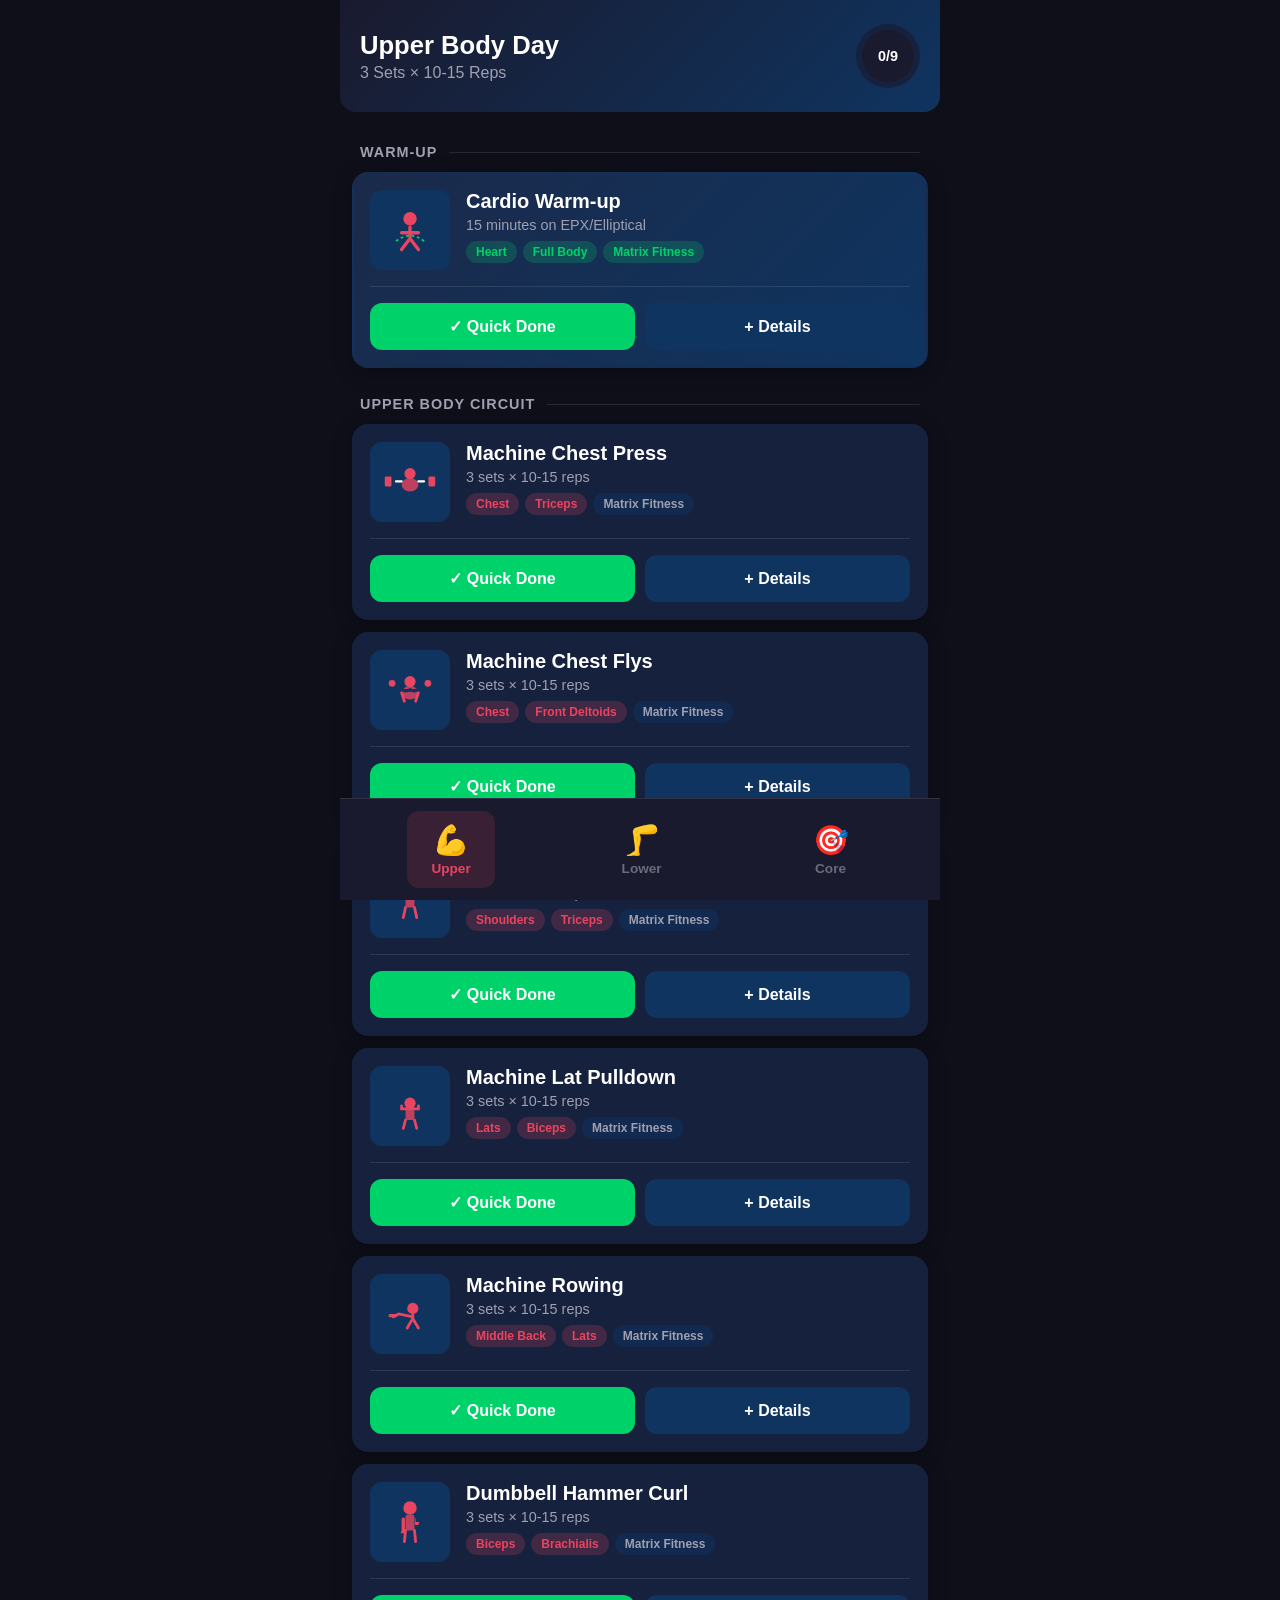
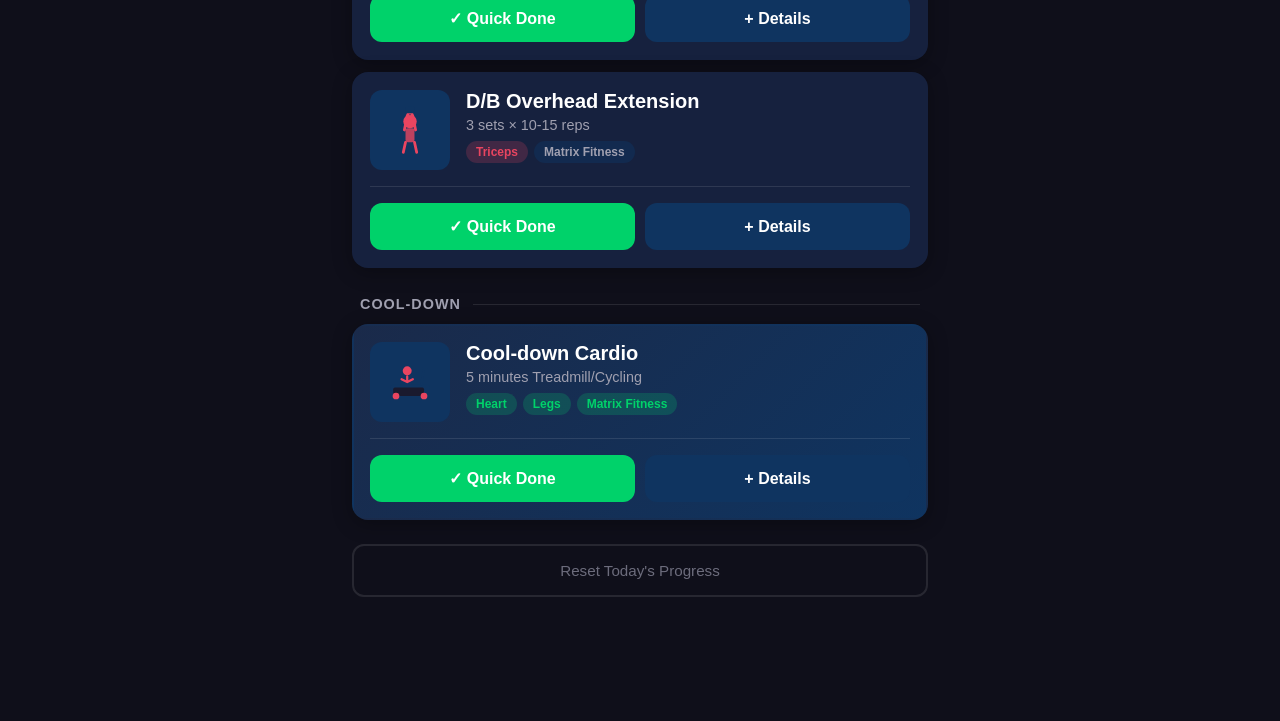
==== index.html @ fb88c18b "Add gym workout tracking app with Upper, Lower, and Core day routines - Mobile-first responsive desi" ====
<!DOCTYPE html>
<html lang="en">
<head>
    <meta charset="UTF-8">
    <meta name="viewport" content="width=device-width, initial-scale=1.0, user-scalable=no">
    <meta name="apple-mobile-web-app-capable" content="yes">
    <meta name="apple-mobile-web-app-status-bar-style" content="black-translucent">
    <meta name="theme-color" content="#1a1a2e">
    <title>Gym Tracker - SAI</title>
    <link rel="stylesheet" href="styles.css">
    <link rel="manifest" href="manifest.json">
</head>
<body>
    <div class="app">
        <!-- Navigation Tabs -->
        <nav class="tab-nav">
            <button class="tab-btn active" data-day="upper">
                <span class="tab-icon">💪</span>
                <span class="tab-label">Upper</span>
            </button>
            <button class="tab-btn" data-day="lower">
                <span class="tab-icon">🦵</span>
                <span class="tab-label">Lower</span>
            </button>
            <button class="tab-btn" data-day="core">
                <span class="tab-icon">🎯</span>
                <span class="tab-label">Core</span>
            </button>
        </nav>

        <!-- Header -->
        <header class="header">
            <div class="header-content">
                <h1 class="day-title">Upper Body Day</h1>
                <p class="day-subtitle">3 Sets × 10-15 Reps</p>
            </div>
            <div class="progress-ring">
                <span class="progress-text">0/9</span>
            </div>
        </header>

        <!-- Workout Pages -->
        <main class="workout-container">
            <!-- Upper Body Page -->
            <section class="workout-page active" id="upper-page">
                <!-- Workouts will be injected here -->
            </section>

            <!-- Lower Body Page -->
            <section class="workout-page" id="lower-page">
                <!-- Workouts will be injected here -->
            </section>

            <!-- Core Page -->
            <section class="workout-page" id="core-page">
                <!-- Workouts will be injected here -->
            </section>
        </main>

        <!-- Reset Button -->
        <button class="reset-btn" id="reset-day">
            Reset Today's Progress
        </button>
    </div>

    <!-- Workout Detail Modal -->
    <div class="modal" id="workout-modal">
        <div class="modal-content">
            <div class="modal-header">
                <h2 class="modal-title">Exercise Name</h2>
                <button class="modal-close">&times;</button>
            </div>
            <div class="modal-body">
                <div class="modal-illustration"></div>
                <div class="modal-info">
                    <div class="info-section">
                        <h3>How to Perform</h3>
                        <p class="modal-description"></p>
                    </div>
                    <div class="info-section">
                        <h3>Target Muscles</h3>
                        <div class="muscle-tags"></div>
                    </div>
                    <div class="info-section equipment-section">
                        <h3>Equipment</h3>
                        <div class="equipment-info"></div>
                    </div>
                </div>
            </div>
            <div class="modal-tracking">
                <h3>Track Your Sets</h3>
                <div class="sets-container">
                    <div class="set-input">
                        <label>Set 1</label>
                        <input type="number" class="reps-input" data-set="1" placeholder="Reps" min="0" max="50">
                    </div>
                    <div class="set-input">
                        <label>Set 2</label>
                        <input type="number" class="reps-input" data-set="2" placeholder="Reps" min="0" max="50">
                    </div>
                    <div class="set-input">
                        <label>Set 3</label>
                        <input type="number" class="reps-input" data-set="3" placeholder="Reps" min="0" max="50">
                    </div>
                </div>
                <div class="comment-section">
                    <label>Notes (optional)</label>
                    <textarea class="comment-input" placeholder="How did it feel? Any adjustments?"></textarea>
                </div>
            </div>
            <div class="modal-actions">
                <button class="btn btn-secondary" id="modal-cancel">Cancel</button>
                <button class="btn btn-primary" id="modal-save">Save & Complete</button>
            </div>
        </div>
    </div>

    <script src="workouts.js"></script>
    <script src="app.js"></script>
</body>
</html>
---- styles.css ----
/* CSS Variables */
:root {
    --bg-primary: #0f0f1a;
    --bg-secondary: #1a1a2e;
    --bg-card: #16213e;
    --bg-card-done: #1a3d2e;
    --accent-primary: #e94560;
    --accent-secondary: #0f3460;
    --accent-success: #00d26a;
    --text-primary: #ffffff;
    --text-secondary: #a0a0b0;
    --text-muted: #6c6c7c;
    --border-radius: 16px;
    --shadow: 0 4px 20px rgba(0, 0, 0, 0.3);
    --transition: all 0.3s ease;
}

/* Reset & Base */
* {
    margin: 0;
    padding: 0;
    box-sizing: border-box;
    -webkit-tap-highlight-color: transparent;
}

html {
    font-size: 16px;
    scroll-behavior: smooth;
}

body {
    font-family: -apple-system, BlinkMacSystemFont, 'Segoe UI', Roboto, Oxygen, Ubuntu, sans-serif;
    background: var(--bg-primary);
    color: var(--text-primary);
    min-height: 100vh;
    min-height: -webkit-fill-available;
    overflow-x: hidden;
}

/* App Container */
.app {
    max-width: 600px;
    margin: 0 auto;
    padding-bottom: 100px;
}

/* Tab Navigation */
.tab-nav {
    position: fixed;
    bottom: 0;
    left: 0;
    right: 0;
    display: flex;
    justify-content: space-around;
    background: var(--bg-secondary);
    padding: 12px 16px 28px;
    border-top: 1px solid rgba(255, 255, 255, 0.1);
    z-index: 100;
    max-width: 600px;
    margin: 0 auto;
}

@supports (padding-bottom: env(safe-area-inset-bottom)) {
    .tab-nav {
        padding-bottom: calc(12px + env(safe-area-inset-bottom));
    }
}

.tab-btn {
    display: flex;
    flex-direction: column;
    align-items: center;
    gap: 4px;
    background: none;
    border: none;
    color: var(--text-muted);
    padding: 12px 24px;
    border-radius: 12px;
    cursor: pointer;
    transition: var(--transition);
    min-width: 80px;
    font-size: 1rem;
}

.tab-btn.active {
    color: var(--accent-primary);
    background: rgba(233, 69, 96, 0.15);
}

.tab-icon {
    font-size: 1.8rem;
}

.tab-label {
    font-size: 0.85rem;
    font-weight: 600;
}

/* Header */
.header {
    display: flex;
    justify-content: space-between;
    align-items: center;
    padding: 24px 20px;
    background: linear-gradient(135deg, var(--bg-secondary) 0%, var(--accent-secondary) 100%);
    border-radius: 0 0 var(--border-radius) var(--border-radius);
    margin-bottom: 16px;
}

.day-title {
    font-size: 1.6rem;
    font-weight: 700;
    margin-bottom: 4px;
}

.day-subtitle {
    color: var(--text-secondary);
    font-size: 1rem;
}

.progress-ring {
    width: 64px;
    height: 64px;
    border-radius: 50%;
    background: conic-gradient(var(--accent-success) var(--progress, 0%), var(--bg-card) 0%);
    display: flex;
    align-items: center;
    justify-content: center;
    position: relative;
}

.progress-ring::before {
    content: '';
    position: absolute;
    width: 52px;
    height: 52px;
    background: var(--bg-secondary);
    border-radius: 50%;
}

.progress-text {
    position: relative;
    z-index: 1;
    font-weight: 700;
    font-size: 0.9rem;
}

/* Workout Container */
.workout-container {
    padding: 0 12px;
}

.workout-page {
    display: none;
}

.workout-page.active {
    display: block;
}

/* Section Headers */
.section-header {
    display: flex;
    align-items: center;
    gap: 12px;
    padding: 16px 8px 12px;
    color: var(--text-secondary);
    font-size: 0.9rem;
    font-weight: 600;
    text-transform: uppercase;
    letter-spacing: 1px;
}

.section-header::after {
    content: '';
    flex: 1;
    height: 1px;
    background: rgba(255, 255, 255, 0.1);
}

/* Workout Card */
.workout-card {
    background: var(--bg-card);
    border-radius: var(--border-radius);
    padding: 16px;
    margin-bottom: 12px;
    box-shadow: var(--shadow);
    transition: var(--transition);
    border: 2px solid transparent;
    position: relative;
    overflow: hidden;
}

.workout-card.completed {
    background: var(--bg-card-done);
    border-color: var(--accent-success);
}

.workout-card.completed::before {
    content: '✓';
    position: absolute;
    top: 12px;
    right: 12px;
    width: 32px;
    height: 32px;
    background: var(--accent-success);
    border-radius: 50%;
    display: flex;
    align-items: center;
    justify-content: center;
    font-size: 1.2rem;
    font-weight: bold;
}

.card-main {
    display: flex;
    gap: 16px;
    align-items: flex-start;
}

.card-illustration {
    width: 72px;
    height: 72px;
    background: var(--accent-secondary);
    border-radius: 12px;
    flex-shrink: 0;
    display: flex;
    align-items: center;
    justify-content: center;
    overflow: hidden;
}

.card-illustration svg {
    width: 56px;
    height: 56px;
}

.card-content {
    flex: 1;
    min-width: 0;
}

.card-title {
    font-size: 1.15rem;
    font-weight: 700;
    margin-bottom: 4px;
    padding-right: 40px;
}

.card-subtitle {
    color: var(--text-secondary);
    font-size: 0.9rem;
    margin-bottom: 8px;
}

.card-tags {
    display: flex;
    flex-wrap: wrap;
    gap: 6px;
}

.tag {
    background: rgba(233, 69, 96, 0.2);
    color: var(--accent-primary);
    padding: 4px 10px;
    border-radius: 20px;
    font-size: 0.75rem;
    font-weight: 600;
}

.tag.equipment {
    background: rgba(15, 52, 96, 0.5);
    color: var(--text-secondary);
}

/* Card Actions */
.card-actions {
    display: flex;
    gap: 10px;
    margin-top: 16px;
    padding-top: 16px;
    border-top: 1px solid rgba(255, 255, 255, 0.1);
}

.btn {
    flex: 1;
    padding: 14px 20px;
    border: none;
    border-radius: 12px;
    font-size: 1rem;
    font-weight: 600;
    cursor: pointer;
    transition: var(--transition);
    display: flex;
    align-items: center;
    justify-content: center;
    gap: 8px;
}

.btn-quick {
    background: var(--accent-success);
    color: white;
}

.btn-quick:active {
    transform: scale(0.97);
    background: #00b85c;
}

.btn-details {
    background: var(--accent-secondary);
    color: var(--text-primary);
}

.btn-details:active {
    transform: scale(0.97);
}

.btn-undo {
    background: rgba(255, 255, 255, 0.1);
    color: var(--text-secondary);
}

/* Completed Card Info */
.completed-info {
    margin-top: 12px;
    padding: 12px;
    background: rgba(0, 210, 106, 0.1);
    border-radius: 10px;
    font-size: 0.85rem;
}

.completed-sets {
    display: flex;
    gap: 16px;
    margin-bottom: 8px;
}

.completed-set {
    color: var(--text-secondary);
}

.completed-set span {
    color: var(--accent-success);
    font-weight: 700;
}

.completed-comment {
    color: var(--text-muted);
    font-style: italic;
    margin-top: 8px;
    padding-top: 8px;
    border-top: 1px solid rgba(255, 255, 255, 0.1);
}

/* Modal */
.modal {
    position: fixed;
    top: 0;
    left: 0;
    right: 0;
    bottom: 0;
    background: rgba(0, 0, 0, 0.8);
    display: none;
    align-items: flex-end;
    justify-content: center;
    z-index: 200;
    padding: 0;
}

.modal.active {
    display: flex;
}

.modal-content {
    background: var(--bg-secondary);
    width: 100%;
    max-width: 600px;
    max-height: 90vh;
    border-radius: 24px 24px 0 0;
    overflow: hidden;
    display: flex;
    flex-direction: column;
    animation: slideUp 0.3s ease;
}

@keyframes slideUp {
    from {
        transform: translateY(100%);
    }
    to {
        transform: translateY(0);
    }
}

.modal-header {
    display: flex;
    justify-content: space-between;
    align-items: center;
    padding: 20px;
    border-bottom: 1px solid rgba(255, 255, 255, 0.1);
}

.modal-title {
    font-size: 1.3rem;
    font-weight: 700;
}

.modal-close {
    background: rgba(255, 255, 255, 0.1);
    border: none;
    color: var(--text-primary);
    width: 40px;
    height: 40px;
    border-radius: 50%;
    font-size: 1.5rem;
    cursor: pointer;
    display: flex;
    align-items: center;
    justify-content: center;
}

.modal-body {
    padding: 20px;
    overflow-y: auto;
    flex: 1;
}

.modal-illustration {
    width: 100%;
    height: 160px;
    background: var(--bg-card);
    border-radius: var(--border-radius);
    margin-bottom: 20px;
    display: flex;
    align-items: center;
    justify-content: center;
}

.modal-illustration svg {
    width: 120px;
    height: 120px;
}

.info-section {
    margin-bottom: 20px;
}

.info-section h3 {
    font-size: 0.9rem;
    color: var(--text-muted);
    text-transform: uppercase;
    letter-spacing: 1px;
    margin-bottom: 8px;
}

.modal-description {
    color: var(--text-secondary);
    line-height: 1.6;
    font-size: 1rem;
}

.muscle-tags {
    display: flex;
    flex-wrap: wrap;
    gap: 8px;
}

.muscle-tag {
    background: var(--accent-primary);
    color: white;
    padding: 8px 16px;
    border-radius: 20px;
    font-size: 0.85rem;
    font-weight: 600;
}

.equipment-info {
    background: var(--bg-card);
    padding: 16px;
    border-radius: 12px;
}

.equipment-name {
    font-weight: 700;
    font-size: 1.1rem;
    margin-bottom: 4px;
}

.equipment-brand {
    color: var(--accent-primary);
    font-size: 0.85rem;
    margin-bottom: 8px;
}

.equipment-desc {
    color: var(--text-secondary);
    font-size: 0.9rem;
    line-height: 1.5;
}

.equipment-section {
    display: none;
}

.equipment-section.visible {
    display: block;
}

/* Modal Tracking */
.modal-tracking {
    padding: 20px;
    background: var(--bg-card);
    border-top: 1px solid rgba(255, 255, 255, 0.1);
}

.modal-tracking h3 {
    font-size: 1rem;
    margin-bottom: 16px;
}

.sets-container {
    display: flex;
    gap: 12px;
    margin-bottom: 16px;
}

.set-input {
    flex: 1;
    text-align: center;
}

.set-input label {
    display: block;
    font-size: 0.8rem;
    color: var(--text-muted);
    margin-bottom: 8px;
}

.reps-input {
    width: 100%;
    padding: 16px;
    background: var(--bg-secondary);
    border: 2px solid rgba(255, 255, 255, 0.1);
    border-radius: 12px;
    color: var(--text-primary);
    font-size: 1.3rem;
    font-weight: 700;
    text-align: center;
    -moz-appearance: textfield;
}

.reps-input::-webkit-outer-spin-button,
.reps-input::-webkit-inner-spin-button {
    -webkit-appearance: none;
    margin: 0;
}

.reps-input:focus {
    outline: none;
    border-color: var(--accent-primary);
}

.comment-section label {
    display: block;
    font-size: 0.85rem;
    color: var(--text-muted);
    margin-bottom: 8px;
}

.comment-input {
    width: 100%;
    padding: 14px;
    background: var(--bg-secondary);
    border: 2px solid rgba(255, 255, 255, 0.1);
    border-radius: 12px;
    color: var(--text-primary);
    font-size: 1rem;
    resize: none;
    min-height: 80px;
    font-family: inherit;
}

.comment-input:focus {
    outline: none;
    border-color: var(--accent-primary);
}

/* Modal Actions */
.modal-actions {
    display: flex;
    gap: 12px;
    padding: 20px;
    background: var(--bg-secondary);
    border-top: 1px solid rgba(255, 255, 255, 0.1);
}

.btn-secondary {
    background: rgba(255, 255, 255, 0.1);
    color: var(--text-primary);
}

.btn-primary {
    background: var(--accent-success);
    color: white;
}

.btn-primary:active,
.btn-secondary:active {
    transform: scale(0.97);
}

/* Reset Button */
.reset-btn {
    display: block;
    width: calc(100% - 24px);
    margin: 24px 12px;
    padding: 16px;
    background: transparent;
    border: 2px solid rgba(255, 255, 255, 0.1);
    border-radius: 12px;
    color: var(--text-muted);
    font-size: 0.95rem;
    cursor: pointer;
    transition: var(--transition);
}

.reset-btn:active {
    background: rgba(233, 69, 96, 0.2);
    border-color: var(--accent-primary);
    color: var(--accent-primary);
}

/* Cardio Card Special */
.workout-card.cardio {
    background: linear-gradient(135deg, #1a2a4a 0%, #0f3460 100%);
}

.workout-card.cardio .tag {
    background: rgba(0, 210, 106, 0.2);
    color: var(--accent-success);
}

/* Scrollbar */
::-webkit-scrollbar {
    width: 4px;
}

::-webkit-scrollbar-track {
    background: transparent;
}

::-webkit-scrollbar-thumb {
    background: var(--accent-secondary);
    border-radius: 4px;
}

/* Responsive adjustments */
@media (min-width: 400px) {
    .card-illustration {
        width: 80px;
        height: 80px;
    }

    .card-title {
        font-size: 1.25rem;
    }
}

@media (prefers-reduced-motion: reduce) {
    * {
        animation: none !important;
        transition: none !important;
    }
}
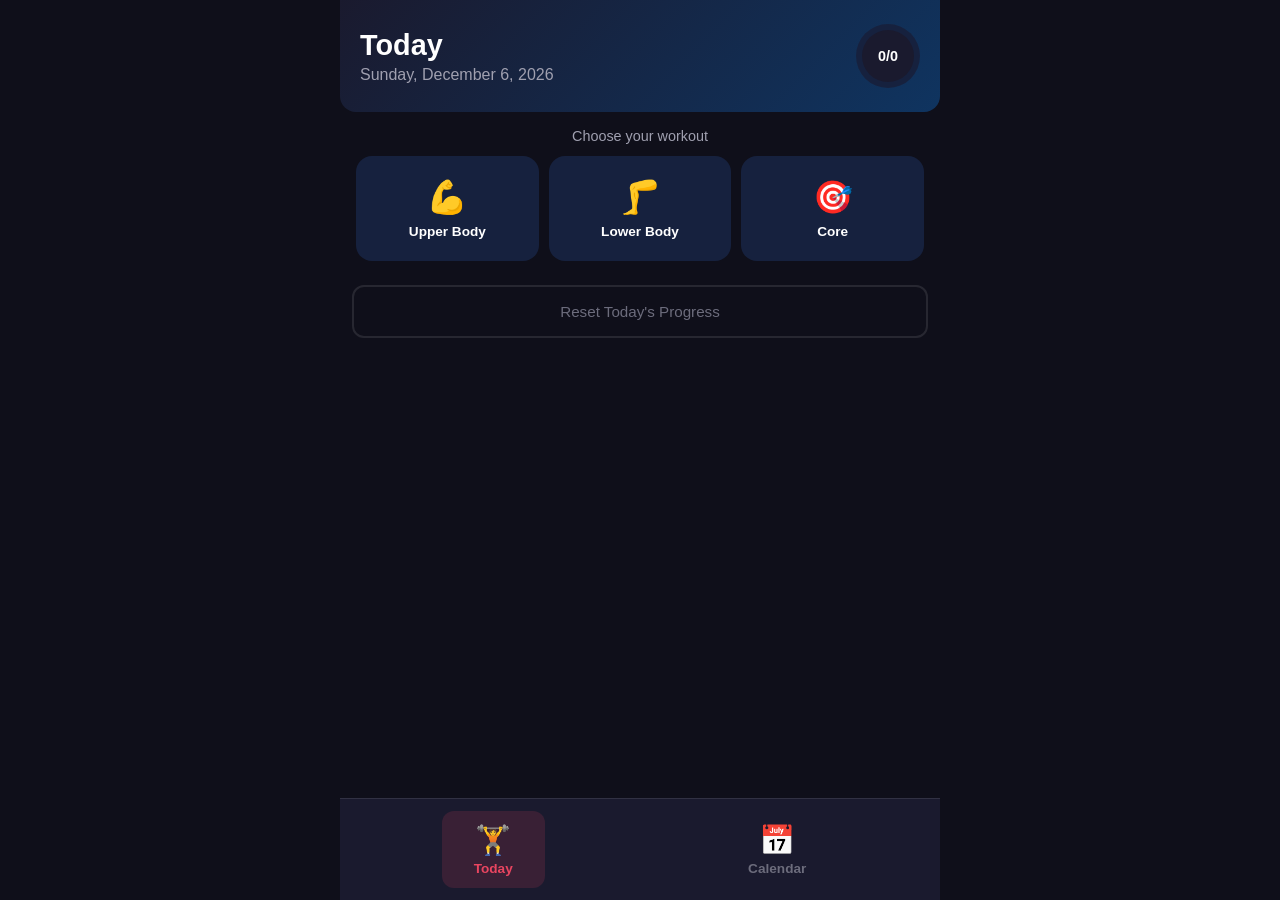
==== commit c2716fea: "Add calendar view and improve workout tracking UX - Add calendar view to track workouts over time wi" ====
--- a/index.html
+++ b/index.html
@@ -12,66 +12,144 @@
 </head>
 <body>
     <div class="app">
-        <!-- Navigation Tabs -->
-        <nav class="tab-nav">
-            <button class="tab-btn active" data-day="upper">
-                <span class="tab-icon">💪</span>
-                <span class="tab-label">Upper</span>
+        <!-- Bottom Navigation -->
+        <nav class="bottom-nav">
+            <button class="nav-btn active" data-view="today">
+                <span class="nav-icon">🏋️</span>
+                <span class="nav-label">Today</span>
             </button>
-            <button class="tab-btn" data-day="lower">
-                <span class="tab-icon">🦵</span>
-                <span class="tab-label">Lower</span>
-            </button>
-            <button class="tab-btn" data-day="core">
-                <span class="tab-icon">🎯</span>
-                <span class="tab-label">Core</span>
+            <button class="nav-btn" data-view="calendar">
+                <span class="nav-icon">📅</span>
+                <span class="nav-label">Calendar</span>
             </button>
         </nav>
 
-        <!-- Header -->
-        <header class="header">
-            <div class="header-content">
-                <h1 class="day-title">Upper Body Day</h1>
-                <p class="day-subtitle">3 Sets × 10-15 Reps</p>
+        <!-- Today View -->
+        <div class="view active" id="today-view">
+            <!-- Date Header -->
+            <header class="header">
+                <div class="date-display">
+                    <h1 class="current-date">Today</h1>
+                    <p class="full-date">December 31, 2024</p>
+                </div>
+                <div class="progress-ring">
+                    <span class="progress-text">0/0</span>
+                </div>
+            </header>
+
+            <!-- Workout Type Selector -->
+            <div class="workout-selector">
+                <p class="selector-label">Choose your workout</p>
+                <div class="workout-type-buttons">
+                    <button class="type-btn" data-type="upper">
+                        <span class="type-icon">💪</span>
+                        <span class="type-name">Upper Body</span>
+                    </button>
+                    <button class="type-btn" data-type="lower">
+                        <span class="type-icon">🦵</span>
+                        <span class="type-name">Lower Body</span>
+                    </button>
+                    <button class="type-btn" data-type="core">
+                        <span class="type-icon">🎯</span>
+                        <span class="type-name">Core</span>
+                    </button>
+                </div>
             </div>
-            <div class="progress-ring">
-                <span class="progress-text">0/9</span>
+
+            <!-- Workout Content (shown after selecting type) -->
+            <div class="workout-content" id="workout-content">
+                <!-- Workouts will be injected here -->
             </div>
-        </header>
 
-        <!-- Workout Pages -->
-        <main class="workout-container">
-            <!-- Upper Body Page -->
-            <section class="workout-page active" id="upper-page">
-                <!-- Workouts will be injected here -->
-            </section>
+            <!-- Reset Button -->
+            <button class="reset-btn" id="reset-day">
+                Reset Today's Progress
+            </button>
+        </div>
 
-            <!-- Lower Body Page -->
-            <section class="workout-page" id="lower-page">
-                <!-- Workouts will be injected here -->
-            </section>
+        <!-- Calendar View -->
+        <div class="view" id="calendar-view">
+            <header class="header calendar-header">
+                <button class="month-nav" id="prev-month">‹</button>
+                <h1 class="month-title">December 2024</h1>
+                <button class="month-nav" id="next-month">›</button>
+            </header>
 
-            <!-- Core Page -->
-            <section class="workout-page" id="core-page">
-                <!-- Workouts will be injected here -->
-            </section>
-        </main>
+            <div class="calendar-container">
+                <div class="calendar-weekdays">
+                    <span>Sun</span>
+                    <span>Mon</span>
+                    <span>Tue</span>
+                    <span>Wed</span>
+                    <span>Thu</span>
+                    <span>Fri</span>
+                    <span>Sat</span>
+                </div>
+                <div class="calendar-days" id="calendar-days">
+                    <!-- Calendar days will be injected here -->
+                </div>
+            </div>
 
-        <!-- Reset Button -->
-        <button class="reset-btn" id="reset-day">
-            Reset Today's Progress
-        </button>
+            <!-- Selected Day Summary -->
+            <div class="day-summary" id="day-summary">
+                <p class="summary-placeholder">Tap a day to view workout details</p>
+            </div>
+        </div>
     </div>
 
-    <!-- Workout Detail Modal -->
-    <div class="modal" id="workout-modal">
+    <!-- Edit Modal -->
+    <div class="modal" id="edit-modal">
         <div class="modal-content">
             <div class="modal-header">
-                <h2 class="modal-title">Exercise Name</h2>
+                <h2 class="modal-title">Edit Exercise</h2>
                 <button class="modal-close">&times;</button>
             </div>
             <div class="modal-body">
-                <div class="modal-illustration"></div>
+                <div class="modal-exercise-info">
+                    <div class="modal-illustration"></div>
+                    <div class="modal-exercise-details">
+                        <h3 class="modal-exercise-name"></h3>
+                        <p class="modal-exercise-desc"></p>
+                    </div>
+                </div>
+                <div class="modal-tracking">
+                    <h3>Track Your Sets</h3>
+                    <div class="sets-container">
+                        <div class="set-input">
+                            <label>Set 1</label>
+                            <input type="number" class="reps-input" data-set="1" placeholder="Reps" min="0" max="50">
+                        </div>
+                        <div class="set-input">
+                            <label>Set 2</label>
+                            <input type="number" class="reps-input" data-set="2" placeholder="Reps" min="0" max="50">
+                        </div>
+                        <div class="set-input">
+                            <label>Set 3</label>
+                            <input type="number" class="reps-input" data-set="3" placeholder="Reps" min="0" max="50">
+                        </div>
+                    </div>
+                    <div class="comment-section">
+                        <label>Notes (optional)</label>
+                        <textarea class="comment-input" placeholder="How did it feel? Any adjustments?"></textarea>
+                    </div>
+                </div>
+            </div>
+            <div class="modal-actions">
+                <button class="btn btn-secondary" id="modal-cancel">Cancel</button>
+                <button class="btn btn-primary" id="modal-save">Save</button>
+            </div>
+        </div>
+    </div>
+
+    <!-- Exercise Info Modal -->
+    <div class="modal" id="info-modal">
+        <div class="modal-content">
+            <div class="modal-header">
+                <h2 class="modal-title">Exercise Info</h2>
+                <button class="modal-close info-close">&times;</button>
+            </div>
+            <div class="modal-body">
+                <div class="modal-illustration info-illustration"></div>
                 <div class="modal-info">
                     <div class="info-section">
                         <h3>How to Perform</h3>
@@ -83,34 +161,16 @@
                     </div>
                     <div class="info-section equipment-section">
                         <h3>Equipment</h3>
-                        <div class="equipment-info"></div>
+                        <div class="equipment-info">
+                            <p class="equipment-name"></p>
+                            <p class="equipment-brand"></p>
+                            <p class="equipment-desc"></p>
+                        </div>
                     </div>
                 </div>
             </div>
-            <div class="modal-tracking">
-                <h3>Track Your Sets</h3>
-                <div class="sets-container">
-                    <div class="set-input">
-                        <label>Set 1</label>
-                        <input type="number" class="reps-input" data-set="1" placeholder="Reps" min="0" max="50">
-                    </div>
-                    <div class="set-input">
-                        <label>Set 2</label>
-                        <input type="number" class="reps-input" data-set="2" placeholder="Reps" min="0" max="50">
-                    </div>
-                    <div class="set-input">
-                        <label>Set 3</label>
-                        <input type="number" class="reps-input" data-set="3" placeholder="Reps" min="0" max="50">
-                    </div>
-                </div>
-                <div class="comment-section">
-                    <label>Notes (optional)</label>
-                    <textarea class="comment-input" placeholder="How did it feel? Any adjustments?"></textarea>
-                </div>
-            </div>
             <div class="modal-actions">
-                <button class="btn btn-secondary" id="modal-cancel">Cancel</button>
-                <button class="btn btn-primary" id="modal-save">Save & Complete</button>
+                <button class="btn btn-primary info-close-btn">Got it</button>
             </div>
         </div>
     </div>
--- a/styles.css
+++ b/styles.css
@@ -7,6 +7,7 @@
     --accent-primary: #e94560;
     --accent-secondary: #0f3460;
     --accent-success: #00d26a;
+    --accent-warning: #f39c12;
     --text-primary: #ffffff;
     --text-secondary: #a0a0b0;
     --text-muted: #6c6c7c;
@@ -44,8 +45,8 @@
     padding-bottom: 100px;
 }
 
-/* Tab Navigation */
-.tab-nav {
+/* Bottom Navigation */
+.bottom-nav {
     position: fixed;
     bottom: 0;
     left: 0;
@@ -61,12 +62,12 @@
 }
 
 @supports (padding-bottom: env(safe-area-inset-bottom)) {
-    .tab-nav {
+    .bottom-nav {
         padding-bottom: calc(12px + env(safe-area-inset-bottom));
     }
 }
 
-.tab-btn {
+.nav-btn {
     display: flex;
     flex-direction: column;
     align-items: center;
@@ -74,26 +75,34 @@
     background: none;
     border: none;
     color: var(--text-muted);
-    padding: 12px 24px;
+    padding: 12px 32px;
     border-radius: 12px;
     cursor: pointer;
     transition: var(--transition);
-    min-width: 80px;
     font-size: 1rem;
 }
 
-.tab-btn.active {
+.nav-btn.active {
     color: var(--accent-primary);
     background: rgba(233, 69, 96, 0.15);
 }
 
-.tab-icon {
+.nav-icon {
     font-size: 1.8rem;
 }
 
-.tab-label {
+.nav-label {
     font-size: 0.85rem;
     font-weight: 600;
+}
+
+/* Views */
+.view {
+    display: none;
+}
+
+.view.active {
+    display: block;
 }
 
 /* Header */
@@ -107,13 +116,13 @@
     margin-bottom: 16px;
 }
 
-.day-title {
-    font-size: 1.6rem;
+.current-date {
+    font-size: 1.8rem;
     font-weight: 700;
     margin-bottom: 4px;
 }
 
-.day-subtitle {
+.full-date {
     color: var(--text-secondary);
     font-size: 1rem;
 }
@@ -145,17 +154,65 @@
     font-size: 0.9rem;
 }
 
-/* Workout Container */
-.workout-container {
+/* Workout Type Selector */
+.workout-selector {
+    padding: 0 16px;
+    margin-bottom: 20px;
+}
+
+.selector-label {
+    color: var(--text-secondary);
+    font-size: 0.9rem;
+    margin-bottom: 12px;
+    text-align: center;
+}
+
+.workout-type-buttons {
+    display: flex;
+    gap: 10px;
+}
+
+.type-btn {
+    flex: 1;
+    display: flex;
+    flex-direction: column;
+    align-items: center;
+    gap: 8px;
+    padding: 20px 12px;
+    background: var(--bg-card);
+    border: 2px solid transparent;
+    border-radius: var(--border-radius);
+    color: var(--text-primary);
+    cursor: pointer;
+    transition: var(--transition);
+}
+
+.type-btn:active {
+    transform: scale(0.97);
+}
+
+.type-btn.active {
+    border-color: var(--accent-primary);
+    background: rgba(233, 69, 96, 0.15);
+}
+
+.type-btn.has-workout {
+    border-color: var(--accent-success);
+    background: rgba(0, 210, 106, 0.1);
+}
+
+.type-icon {
+    font-size: 2rem;
+}
+
+.type-name {
+    font-size: 0.85rem;
+    font-weight: 600;
+}
+
+/* Workout Content */
+.workout-content {
     padding: 0 12px;
-}
-
-.workout-page {
-    display: none;
-}
-
-.workout-page.active {
-    display: block;
 }
 
 /* Section Headers */
@@ -201,14 +258,14 @@
     position: absolute;
     top: 12px;
     right: 12px;
-    width: 32px;
-    height: 32px;
+    width: 28px;
+    height: 28px;
     background: var(--accent-success);
     border-radius: 50%;
     display: flex;
     align-items: center;
     justify-content: center;
-    font-size: 1.2rem;
+    font-size: 1rem;
     font-weight: bold;
 }
 
@@ -219,8 +276,8 @@
 }
 
 .card-illustration {
-    width: 72px;
-    height: 72px;
+    width: 64px;
+    height: 64px;
     background: var(--accent-secondary);
     border-radius: 12px;
     flex-shrink: 0;
@@ -228,11 +285,12 @@
     align-items: center;
     justify-content: center;
     overflow: hidden;
+    cursor: pointer;
 }
 
 .card-illustration svg {
-    width: 56px;
-    height: 56px;
+    width: 48px;
+    height: 48px;
 }
 
 .card-content {
@@ -241,15 +299,15 @@
 }
 
 .card-title {
-    font-size: 1.15rem;
+    font-size: 1.1rem;
     font-weight: 700;
     margin-bottom: 4px;
-    padding-right: 40px;
+    padding-right: 35px;
 }
 
 .card-subtitle {
     color: var(--text-secondary);
-    font-size: 0.9rem;
+    font-size: 0.85rem;
     margin-bottom: 8px;
 }
 
@@ -273,17 +331,49 @@
     color: var(--text-secondary);
 }
 
-/* Card Actions */
+/* Completed Info */
+.completed-info {
+    margin-top: 12px;
+    padding: 12px;
+    background: rgba(0, 210, 106, 0.1);
+    border-radius: 10px;
+    font-size: 0.85rem;
+}
+
+.completed-sets {
+    display: flex;
+    gap: 12px;
+    flex-wrap: wrap;
+}
+
+.completed-set {
+    color: var(--text-secondary);
+}
+
+.completed-set span {
+    color: var(--accent-success);
+    font-weight: 700;
+}
+
+.completed-comment {
+    color: var(--text-muted);
+    font-style: italic;
+    margin-top: 8px;
+    padding-top: 8px;
+    border-top: 1px solid rgba(255, 255, 255, 0.1);
+}
+
+/* Card Actions - Updated */
 .card-actions {
     display: flex;
     gap: 10px;
     margin-top: 16px;
     padding-top: 16px;
     border-top: 1px solid rgba(255, 255, 255, 0.1);
+    align-items: center;
 }
 
 .btn {
-    flex: 1;
     padding: 14px 20px;
     border: none;
     border-radius: 12px;
@@ -297,60 +387,239 @@
     gap: 8px;
 }
 
-.btn-quick {
+.btn-done {
+    flex: 1;
     background: var(--accent-success);
     color: white;
-}
-
-.btn-quick:active {
+    font-size: 1.1rem;
+    padding: 16px 24px;
+}
+
+.btn-done:active {
     transform: scale(0.97);
     background: #00b85c;
 }
 
-.btn-details {
+.btn-edit {
+    flex: 1;
     background: var(--accent-secondary);
     color: var(--text-primary);
-}
-
-.btn-details:active {
+    font-size: 1.1rem;
+    padding: 16px 24px;
+}
+
+.btn-edit:active {
     transform: scale(0.97);
 }
 
 .btn-undo {
     background: rgba(255, 255, 255, 0.1);
+    color: var(--text-muted);
+    padding: 12px 16px;
+    font-size: 0.85rem;
+}
+
+.btn-undo:active {
+    background: rgba(233, 69, 96, 0.2);
+    color: var(--accent-primary);
+}
+
+/* Cardio Card */
+.workout-card.cardio {
+    background: linear-gradient(135deg, #1a2a4a 0%, #0f3460 100%);
+}
+
+.workout-card.cardio .tag {
+    background: rgba(0, 210, 106, 0.2);
+    color: var(--accent-success);
+}
+
+/* Calendar View */
+.calendar-header {
+    justify-content: center;
+    gap: 20px;
+}
+
+.month-nav {
+    background: rgba(255, 255, 255, 0.1);
+    border: none;
+    color: var(--text-primary);
+    width: 44px;
+    height: 44px;
+    border-radius: 50%;
+    font-size: 1.5rem;
+    cursor: pointer;
+    transition: var(--transition);
+}
+
+.month-nav:active {
+    background: var(--accent-primary);
+}
+
+.month-title {
+    font-size: 1.3rem;
+    font-weight: 700;
+    min-width: 180px;
+    text-align: center;
+}
+
+.calendar-container {
+    padding: 16px;
+}
+
+.calendar-weekdays {
+    display: grid;
+    grid-template-columns: repeat(7, 1fr);
+    gap: 4px;
+    margin-bottom: 8px;
+}
+
+.calendar-weekdays span {
+    text-align: center;
+    font-size: 0.8rem;
+    color: var(--text-muted);
+    font-weight: 600;
+    padding: 8px 0;
+}
+
+.calendar-days {
+    display: grid;
+    grid-template-columns: repeat(7, 1fr);
+    gap: 4px;
+}
+
+.calendar-day {
+    aspect-ratio: 1;
+    display: flex;
+    flex-direction: column;
+    align-items: center;
+    justify-content: center;
+    background: var(--bg-card);
+    border-radius: 12px;
+    cursor: pointer;
+    transition: var(--transition);
+    border: 2px solid transparent;
+    position: relative;
+}
+
+.calendar-day.empty {
+    background: transparent;
+    cursor: default;
+}
+
+.calendar-day.today {
+    border-color: var(--accent-primary);
+}
+
+.calendar-day.selected {
+    background: var(--accent-primary);
+}
+
+.calendar-day.has-workout {
+    background: var(--bg-card-done);
+}
+
+.calendar-day:not(.empty):active {
+    transform: scale(0.95);
+}
+
+.day-number {
+    font-size: 1rem;
+    font-weight: 600;
+}
+
+.day-indicator {
+    position: absolute;
+    bottom: 4px;
+    display: flex;
+    gap: 2px;
+}
+
+.day-dot {
+    width: 6px;
+    height: 6px;
+    border-radius: 50%;
+    background: var(--accent-success);
+}
+
+.day-dot.upper { background: #e94560; }
+.day-dot.lower { background: #00d26a; }
+.day-dot.core { background: #f39c12; }
+
+/* Day Summary */
+.day-summary {
+    padding: 16px;
+    margin: 0 16px;
+    background: var(--bg-card);
+    border-radius: var(--border-radius);
+    min-height: 120px;
+}
+
+.summary-placeholder {
+    color: var(--text-muted);
+    text-align: center;
+    padding: 40px 0;
+}
+
+.summary-date {
+    font-size: 1.1rem;
+    font-weight: 700;
+    margin-bottom: 12px;
+}
+
+.summary-workout {
+    display: flex;
+    align-items: center;
+    gap: 12px;
+    padding: 12px;
+    background: var(--bg-secondary);
+    border-radius: 10px;
+    margin-bottom: 8px;
+}
+
+.summary-icon {
+    font-size: 1.5rem;
+}
+
+.summary-details {
+    flex: 1;
+}
+
+.summary-type {
+    font-weight: 600;
+    margin-bottom: 2px;
+}
+
+.summary-stats {
+    font-size: 0.85rem;
     color: var(--text-secondary);
 }
 
-/* Completed Card Info */
-.completed-info {
-    margin-top: 12px;
-    padding: 12px;
-    background: rgba(0, 210, 106, 0.1);
-    border-radius: 10px;
-    font-size: 0.85rem;
-}
-
-.completed-sets {
-    display: flex;
-    gap: 16px;
-    margin-bottom: 8px;
-}
-
-.completed-set {
-    color: var(--text-secondary);
-}
-
-.completed-set span {
-    color: var(--accent-success);
-    font-weight: 700;
-}
-
-.completed-comment {
+.summary-no-workout {
     color: var(--text-muted);
-    font-style: italic;
-    margin-top: 8px;
-    padding-top: 8px;
-    border-top: 1px solid rgba(255, 255, 255, 0.1);
+    text-align: center;
+    padding: 20px 0;
+}
+
+/* Reset Button */
+.reset-btn {
+    display: block;
+    width: calc(100% - 24px);
+    margin: 24px 12px;
+    padding: 16px;
+    background: transparent;
+    border: 2px solid rgba(255, 255, 255, 0.1);
+    border-radius: 12px;
+    color: var(--text-muted);
+    font-size: 0.95rem;
+    cursor: pointer;
+    transition: var(--transition);
+}
+
+.reset-btn:active {
+    background: rgba(233, 69, 96, 0.2);
+    border-color: var(--accent-primary);
+    color: var(--accent-primary);
 }
 
 /* Modal */
@@ -385,12 +654,8 @@
 }
 
 @keyframes slideUp {
-    from {
-        transform: translateY(100%);
-    }
-    to {
-        transform: translateY(0);
-    }
+    from { transform: translateY(100%); }
+    to { transform: translateY(0); }
 }
 
 .modal-header {
@@ -426,9 +691,49 @@
     flex: 1;
 }
 
+.modal-exercise-info {
+    display: flex;
+    gap: 16px;
+    margin-bottom: 20px;
+    padding-bottom: 20px;
+    border-bottom: 1px solid rgba(255, 255, 255, 0.1);
+}
+
+.modal-exercise-info .modal-illustration {
+    width: 80px;
+    height: 80px;
+    background: var(--bg-card);
+    border-radius: 12px;
+    display: flex;
+    align-items: center;
+    justify-content: center;
+    flex-shrink: 0;
+}
+
+.modal-exercise-info .modal-illustration svg {
+    width: 60px;
+    height: 60px;
+}
+
+.modal-exercise-details {
+    flex: 1;
+}
+
+.modal-exercise-name {
+    font-size: 1.1rem;
+    font-weight: 700;
+    margin-bottom: 4px;
+}
+
+.modal-exercise-desc {
+    font-size: 0.9rem;
+    color: var(--text-secondary);
+    line-height: 1.4;
+}
+
 .modal-illustration {
     width: 100%;
-    height: 160px;
+    height: 140px;
     background: var(--bg-card);
     border-radius: var(--border-radius);
     margin-bottom: 20px;
@@ -438,8 +743,8 @@
 }
 
 .modal-illustration svg {
-    width: 120px;
-    height: 120px;
+    width: 100px;
+    height: 100px;
 }
 
 .info-section {
@@ -511,7 +816,7 @@
 .modal-tracking {
     padding: 20px;
     background: var(--bg-card);
-    border-top: 1px solid rgba(255, 255, 255, 0.1);
+    border-radius: var(--border-radius);
 }
 
 .modal-tracking h3 {
@@ -595,6 +900,10 @@
     border-top: 1px solid rgba(255, 255, 255, 0.1);
 }
 
+.modal-actions .btn {
+    flex: 1;
+}
+
 .btn-secondary {
     background: rgba(255, 255, 255, 0.1);
     color: var(--text-primary);
@@ -610,37 +919,6 @@
     transform: scale(0.97);
 }
 
-/* Reset Button */
-.reset-btn {
-    display: block;
-    width: calc(100% - 24px);
-    margin: 24px 12px;
-    padding: 16px;
-    background: transparent;
-    border: 2px solid rgba(255, 255, 255, 0.1);
-    border-radius: 12px;
-    color: var(--text-muted);
-    font-size: 0.95rem;
-    cursor: pointer;
-    transition: var(--transition);
-}
-
-.reset-btn:active {
-    background: rgba(233, 69, 96, 0.2);
-    border-color: var(--accent-primary);
-    color: var(--accent-primary);
-}
-
-/* Cardio Card Special */
-.workout-card.cardio {
-    background: linear-gradient(135deg, #1a2a4a 0%, #0f3460 100%);
-}
-
-.workout-card.cardio .tag {
-    background: rgba(0, 210, 106, 0.2);
-    color: var(--accent-success);
-}
-
 /* Scrollbar */
 ::-webkit-scrollbar {
     width: 4px;
@@ -655,15 +933,15 @@
     border-radius: 4px;
 }
 
-/* Responsive adjustments */
+/* Responsive */
 @media (min-width: 400px) {
     .card-illustration {
-        width: 80px;
-        height: 80px;
+        width: 72px;
+        height: 72px;
     }
 
     .card-title {
-        font-size: 1.25rem;
+        font-size: 1.15rem;
     }
 }
 
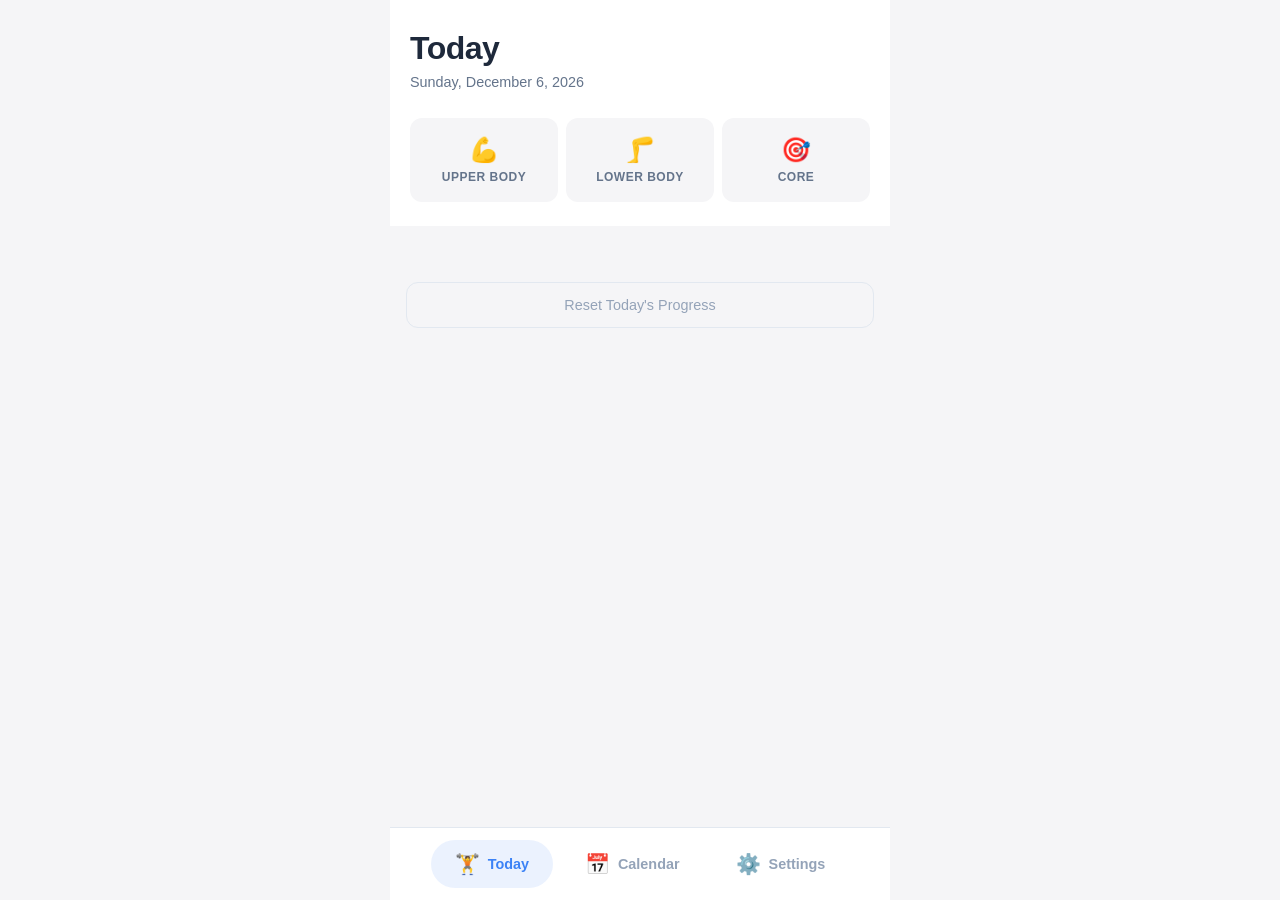
==== commit 27069492: "Add Apple Health integration for automatic workout syncing Features: - Cloudflare Worker backend for" ====
--- a/index.html
+++ b/index.html
@@ -5,7 +5,7 @@
     <meta name="viewport" content="width=device-width, initial-scale=1.0, user-scalable=no">
     <meta name="apple-mobile-web-app-capable" content="yes">
     <meta name="apple-mobile-web-app-status-bar-style" content="black-translucent">
-    <meta name="theme-color" content="#1a1a2e">
+    <meta name="theme-color" content="#f5f5f7">
     <title>Gym Tracker - SAI</title>
     <link rel="stylesheet" href="styles.css">
     <link rel="manifest" href="manifest.json">
@@ -22,6 +22,10 @@
                 <span class="nav-icon">📅</span>
                 <span class="nav-label">Calendar</span>
             </button>
+            <button class="nav-btn" data-view="settings">
+                <span class="nav-icon">⚙️</span>
+                <span class="nav-label">Settings</span>
+            </button>
         </nav>
 
         <!-- Today View -->
@@ -95,6 +99,78 @@
                 <p class="summary-placeholder">Tap a day to view workout details</p>
             </div>
         </div>
+
+        <!-- Settings View -->
+        <div class="view" id="settings-view">
+            <header class="header">
+                <h1 class="current-date">Settings</h1>
+                <p class="full-date">Sync & Preferences</p>
+            </header>
+
+            <div class="settings-content">
+                <!-- Apple Health Sync Section -->
+                <div class="settings-section">
+                    <h2 class="settings-title">
+                        <span class="settings-icon">❤️</span>
+                        Apple Health Sync
+                    </h2>
+                    <p class="settings-desc">Automatically import workouts from Apple Health to track your gym sessions.</p>
+
+                    <div class="sync-status" id="sync-status">
+                        <div class="status-row">
+                            <span class="status-label">Status</span>
+                            <span class="status-value" id="sync-status-value">Not configured</span>
+                        </div>
+                        <div class="status-row" id="user-id-row" style="display: none;">
+                            <span class="status-label">Your Sync ID</span>
+                            <span class="status-value sync-id" id="sync-user-id">—</span>
+                        </div>
+                        <div class="status-row" id="last-sync-row" style="display: none;">
+                            <span class="status-label">Last Sync</span>
+                            <span class="status-value" id="last-sync-time">Never</span>
+                        </div>
+                    </div>
+
+                    <div class="sync-actions">
+                        <button class="settings-btn btn-primary" id="setup-sync-btn">
+                            Set Up Apple Health Sync
+                        </button>
+                        <button class="settings-btn btn-secondary" id="sync-now-btn" style="display: none;">
+                            Sync Now
+                        </button>
+                    </div>
+                </div>
+
+                <!-- Manual Import Section -->
+                <div class="settings-section">
+                    <h2 class="settings-title">
+                        <span class="settings-icon">📤</span>
+                        Manual Import
+                    </h2>
+                    <p class="settings-desc">Import workout data from an Apple Health export file.</p>
+
+                    <div class="import-area">
+                        <input type="file" id="import-file" accept=".xml,.zip" style="display: none;">
+                        <button class="settings-btn btn-secondary" id="import-btn">
+                            Choose Export File
+                        </button>
+                        <p class="import-hint">Supports Apple Health export.xml files</p>
+                    </div>
+                </div>
+
+                <!-- About Section -->
+                <div class="settings-section">
+                    <h2 class="settings-title">
+                        <span class="settings-icon">ℹ️</span>
+                        About
+                    </h2>
+                    <div class="about-info">
+                        <p><strong>Gym Tracker</strong> for SAI</p>
+                        <p class="about-version">Gold's Gym Adyar Workout Plan</p>
+                    </div>
+                </div>
+            </div>
+        </div>
     </div>
 
     <!-- Edit Modal -->
@@ -149,12 +225,23 @@
                 <button class="modal-close info-close">&times;</button>
             </div>
             <div class="modal-body">
-                <div class="modal-illustration info-illustration"></div>
+                <!-- Video Section -->
+                <div class="video-section">
+                    <div class="video-container" id="video-container">
+                        <!-- YouTube iframe will be inserted here -->
+                    </div>
+                    <p class="video-source">Video source: <span id="video-source-name"></span></p>
+                </div>
+
+                <!-- Step by Step Guide -->
+                <div class="info-section steps-section">
+                    <h3>Step-by-Step Guide</h3>
+                    <ol class="steps-list" id="steps-list">
+                        <!-- Steps will be inserted here -->
+                    </ol>
+                </div>
+
                 <div class="modal-info">
-                    <div class="info-section">
-                        <h3>How to Perform</h3>
-                        <p class="modal-description"></p>
-                    </div>
                     <div class="info-section">
                         <h3>Target Muscles</h3>
                         <div class="muscle-tags"></div>
@@ -175,7 +262,82 @@
         </div>
     </div>
 
+    <!-- Setup Modal for Apple Health Sync -->
+    <div class="modal" id="setup-modal">
+        <div class="modal-content">
+            <div class="modal-header">
+                <h2 class="modal-title">Set Up Apple Health Sync</h2>
+                <button class="modal-close setup-close">&times;</button>
+            </div>
+            <div class="modal-body">
+                <div class="setup-steps">
+                    <div class="setup-step">
+                        <div class="step-number">1</div>
+                        <div class="step-content">
+                            <h3>Install Health Auto Export</h3>
+                            <p>Download the <strong>Health Auto Export</strong> app from the App Store ($2.99 or subscription).</p>
+                            <a href="https://apps.apple.com/us/app/health-auto-export-json-csv/id1115567069" target="_blank" class="app-link">
+                                Open App Store →
+                            </a>
+                        </div>
+                    </div>
+
+                    <div class="setup-step">
+                        <div class="step-number">2</div>
+                        <div class="step-content">
+                            <h3>Your Sync ID</h3>
+                            <p>Use this ID when configuring the app:</p>
+                            <div class="sync-id-display">
+                                <code id="setup-sync-id">Loading...</code>
+                                <button class="copy-btn" id="copy-sync-id">Copy</button>
+                            </div>
+                        </div>
+                    </div>
+
+                    <div class="setup-step">
+                        <div class="step-number">3</div>
+                        <div class="step-content">
+                            <h3>Configure Webhook</h3>
+                            <p>In Health Auto Export, go to <strong>Automations → REST API</strong> and enter:</p>
+                            <div class="webhook-config">
+                                <div class="config-item">
+                                    <label>URL:</label>
+                                    <code id="webhook-url">Configure SYNC_API_URL first</code>
+                                </div>
+                                <div class="config-item">
+                                    <label>Method:</label>
+                                    <code>POST</code>
+                                </div>
+                                <div class="config-item">
+                                    <label>Header:</label>
+                                    <code>X-User-ID: <span id="webhook-user-id">YOUR_ID</span></code>
+                                </div>
+                            </div>
+                        </div>
+                    </div>
+
+                    <div class="setup-step">
+                        <div class="step-number">4</div>
+                        <div class="step-content">
+                            <h3>Select Workout Data</h3>
+                            <p>Enable <strong>Workouts</strong> export in Health Auto Export. Set automation to run daily or after each workout.</p>
+                        </div>
+                    </div>
+                </div>
+
+                <div class="setup-note">
+                    <strong>Note:</strong> You need to deploy the backend first. See <code>backend/cloudflare-worker.js</code> for instructions.
+                </div>
+            </div>
+            <div class="modal-actions">
+                <button class="btn btn-primary setup-close">Done</button>
+            </div>
+        </div>
+    </div>
+
+    <script src="config.js"></script>
     <script src="workouts.js"></script>
+    <script src="health-sync.js"></script>
     <script src="app.js"></script>
 </body>
 </html>
--- a/styles.css
+++ b/styles.css
@@ -1,22 +1,23 @@
-/* CSS Variables */
+/* Light Minimalist Theme */
 :root {
-    --bg-primary: #0f0f1a;
-    --bg-secondary: #1a1a2e;
-    --bg-card: #16213e;
-    --bg-card-done: #1a3d2e;
-    --accent-primary: #e94560;
-    --accent-secondary: #0f3460;
-    --accent-success: #00d26a;
-    --accent-warning: #f39c12;
-    --text-primary: #ffffff;
-    --text-secondary: #a0a0b0;
-    --text-muted: #6c6c7c;
+    --bg-primary: #f5f5f7;
+    --bg-secondary: #ffffff;
+    --bg-card: #ffffff;
+    --bg-card-done: #f0fdf4;
+    --accent-primary: #3b82f6;
+    --accent-success: #22c55e;
+    --accent-muted: #94a3b8;
+    --text-primary: #1e293b;
+    --text-secondary: #64748b;
+    --text-muted: #94a3b8;
+    --border-color: #e2e8f0;
     --border-radius: 16px;
-    --shadow: 0 4px 20px rgba(0, 0, 0, 0.3);
-    --transition: all 0.3s ease;
-}
-
-/* Reset & Base */
+    --shadow-sm: 0 1px 2px rgba(0, 0, 0, 0.05);
+    --shadow: 0 4px 6px -1px rgba(0, 0, 0, 0.1);
+    --transition: all 0.2s ease;
+}
+
+/* Reset */
 * {
     margin: 0;
     padding: 0;
@@ -26,21 +27,19 @@
 
 html {
     font-size: 16px;
-    scroll-behavior: smooth;
 }
 
 body {
-    font-family: -apple-system, BlinkMacSystemFont, 'Segoe UI', Roboto, Oxygen, Ubuntu, sans-serif;
+    font-family: -apple-system, BlinkMacSystemFont, 'SF Pro Display', 'Segoe UI', Roboto, sans-serif;
     background: var(--bg-primary);
     color: var(--text-primary);
     min-height: 100vh;
-    min-height: -webkit-fill-available;
-    overflow-x: hidden;
-}
-
-/* App Container */
+    line-height: 1.5;
+}
+
+/* App */
 .app {
-    max-width: 600px;
+    max-width: 500px;
     margin: 0 auto;
     padding-bottom: 100px;
 }
@@ -52,47 +51,42 @@
     left: 0;
     right: 0;
     display: flex;
-    justify-content: space-around;
-    background: var(--bg-secondary);
-    padding: 12px 16px 28px;
-    border-top: 1px solid rgba(255, 255, 255, 0.1);
+    justify-content: center;
+    gap: 8px;
+    background: var(--bg-secondary);
+    padding: 12px 20px;
+    padding-bottom: calc(12px + env(safe-area-inset-bottom, 12px));
+    border-top: 1px solid var(--border-color);
     z-index: 100;
-    max-width: 600px;
+    max-width: 500px;
     margin: 0 auto;
 }
 
-@supports (padding-bottom: env(safe-area-inset-bottom)) {
-    .bottom-nav {
-        padding-bottom: calc(12px + env(safe-area-inset-bottom));
-    }
-}
-
 .nav-btn {
     display: flex;
-    flex-direction: column;
-    align-items: center;
-    gap: 4px;
+    align-items: center;
+    gap: 8px;
     background: none;
     border: none;
     color: var(--text-muted);
-    padding: 12px 32px;
-    border-radius: 12px;
+    padding: 12px 24px;
+    border-radius: 100px;
     cursor: pointer;
     transition: var(--transition);
-    font-size: 1rem;
+    font-size: 0.9rem;
+    font-weight: 500;
 }
 
 .nav-btn.active {
     color: var(--accent-primary);
-    background: rgba(233, 69, 96, 0.15);
+    background: rgba(59, 130, 246, 0.1);
 }
 
 .nav-icon {
-    font-size: 1.8rem;
+    font-size: 1.25rem;
 }
 
 .nav-label {
-    font-size: 0.85rem;
     font-weight: 600;
 }
 
@@ -107,69 +101,42 @@
 
 /* Header */
 .header {
-    display: flex;
-    justify-content: space-between;
-    align-items: center;
-    padding: 24px 20px;
-    background: linear-gradient(135deg, var(--bg-secondary) 0%, var(--accent-secondary) 100%);
-    border-radius: 0 0 var(--border-radius) var(--border-radius);
-    margin-bottom: 16px;
+    padding: 24px 20px 20px;
+    background: var(--bg-secondary);
+}
+
+.date-display {
+    margin-bottom: 4px;
 }
 
 .current-date {
-    font-size: 1.8rem;
+    font-size: 2rem;
     font-weight: 700;
-    margin-bottom: 4px;
+    letter-spacing: -0.5px;
 }
 
 .full-date {
     color: var(--text-secondary);
-    font-size: 1rem;
+    font-size: 0.9rem;
 }
 
 .progress-ring {
-    width: 64px;
-    height: 64px;
-    border-radius: 50%;
-    background: conic-gradient(var(--accent-success) var(--progress, 0%), var(--bg-card) 0%);
-    display: flex;
-    align-items: center;
-    justify-content: center;
-    position: relative;
-}
-
-.progress-ring::before {
-    content: '';
-    position: absolute;
-    width: 52px;
-    height: 52px;
-    background: var(--bg-secondary);
-    border-radius: 50%;
-}
-
-.progress-text {
-    position: relative;
-    z-index: 1;
-    font-weight: 700;
-    font-size: 0.9rem;
+    display: none;
 }
 
 /* Workout Type Selector */
 .workout-selector {
-    padding: 0 16px;
-    margin-bottom: 20px;
+    padding: 0 20px 24px;
+    background: var(--bg-secondary);
 }
 
 .selector-label {
-    color: var(--text-secondary);
-    font-size: 0.9rem;
-    margin-bottom: 12px;
-    text-align: center;
+    display: none;
 }
 
 .workout-type-buttons {
     display: flex;
-    gap: 10px;
+    gap: 8px;
 }
 
 .type-btn {
@@ -177,75 +144,70 @@
     display: flex;
     flex-direction: column;
     align-items: center;
-    gap: 8px;
-    padding: 20px 12px;
-    background: var(--bg-card);
+    gap: 6px;
+    padding: 16px 8px;
+    background: var(--bg-primary);
     border: 2px solid transparent;
-    border-radius: var(--border-radius);
-    color: var(--text-primary);
+    border-radius: 12px;
+    color: var(--text-secondary);
     cursor: pointer;
     transition: var(--transition);
 }
 
 .type-btn:active {
-    transform: scale(0.97);
+    transform: scale(0.98);
 }
 
 .type-btn.active {
+    background: var(--bg-secondary);
     border-color: var(--accent-primary);
-    background: rgba(233, 69, 96, 0.15);
+    color: var(--accent-primary);
 }
 
 .type-btn.has-workout {
     border-color: var(--accent-success);
-    background: rgba(0, 210, 106, 0.1);
+    color: var(--accent-success);
 }
 
 .type-icon {
-    font-size: 2rem;
+    font-size: 1.5rem;
 }
 
 .type-name {
-    font-size: 0.85rem;
-    font-weight: 600;
+    font-size: 0.75rem;
+    font-weight: 600;
+    text-transform: uppercase;
+    letter-spacing: 0.5px;
 }
 
 /* Workout Content */
 .workout-content {
-    padding: 0 12px;
-}
-
-/* Section Headers */
+    padding: 16px;
+}
+
+/* Section Header */
 .section-header {
-    display: flex;
-    align-items: center;
-    gap: 12px;
-    padding: 16px 8px 12px;
-    color: var(--text-secondary);
-    font-size: 0.9rem;
+    font-size: 0.75rem;
     font-weight: 600;
     text-transform: uppercase;
     letter-spacing: 1px;
+    color: var(--text-muted);
+    padding: 16px 4px 12px;
 }
 
 .section-header::after {
-    content: '';
-    flex: 1;
-    height: 1px;
-    background: rgba(255, 255, 255, 0.1);
-}
-
-/* Workout Card */
+    display: none;
+}
+
+/* Workout Card - Simplified */
 .workout-card {
     background: var(--bg-card);
     border-radius: var(--border-radius);
-    padding: 16px;
     margin-bottom: 12px;
-    box-shadow: var(--shadow);
+    box-shadow: var(--shadow-sm);
+    border: 1px solid var(--border-color);
+    overflow: hidden;
     transition: var(--transition);
-    border: 2px solid transparent;
-    position: relative;
-    overflow: hidden;
 }
 
 .workout-card.completed {
@@ -254,231 +216,201 @@
 }
 
 .workout-card.completed::before {
-    content: '✓';
-    position: absolute;
-    top: 12px;
-    right: 12px;
-    width: 28px;
-    height: 28px;
-    background: var(--accent-success);
-    border-radius: 50%;
-    display: flex;
-    align-items: center;
-    justify-content: center;
-    font-size: 1rem;
-    font-weight: bold;
-}
-
-.card-main {
-    display: flex;
-    gap: 16px;
-    align-items: flex-start;
-}
-
-.card-illustration {
-    width: 64px;
-    height: 64px;
-    background: var(--accent-secondary);
-    border-radius: 12px;
-    flex-shrink: 0;
-    display: flex;
-    align-items: center;
-    justify-content: center;
-    overflow: hidden;
+    display: none;
+}
+
+/* Card Body - Clickable Area */
+.card-body {
+    padding: 16px;
     cursor: pointer;
-}
-
-.card-illustration svg {
+    display: flex;
+    align-items: center;
+    gap: 14px;
+}
+
+.card-body:active {
+    background: var(--bg-primary);
+}
+
+.workout-card.completed .card-body:active {
+    background: rgba(34, 197, 94, 0.1);
+}
+
+/* Card Icon */
+.card-icon {
     width: 48px;
     height: 48px;
-}
-
+    background: var(--bg-primary);
+    border-radius: 12px;
+    display: flex;
+    align-items: center;
+    justify-content: center;
+    flex-shrink: 0;
+}
+
+.workout-card.completed .card-icon {
+    background: rgba(34, 197, 94, 0.15);
+}
+
+.card-icon svg {
+    width: 32px;
+    height: 32px;
+}
+
+/* Card Content */
 .card-content {
     flex: 1;
     min-width: 0;
 }
 
 .card-title {
-    font-size: 1.1rem;
-    font-weight: 700;
-    margin-bottom: 4px;
-    padding-right: 35px;
+    font-size: 1rem;
+    font-weight: 600;
+    color: var(--text-primary);
+    margin-bottom: 2px;
 }
 
 .card-subtitle {
-    color: var(--text-secondary);
-    font-size: 0.85rem;
-    margin-bottom: 8px;
-}
-
+    font-size: 0.85rem;
+    color: var(--text-secondary);
+}
+
+/* Completed Check */
+.card-check {
+    width: 24px;
+    height: 24px;
+    background: var(--accent-success);
+    border-radius: 50%;
+    display: flex;
+    align-items: center;
+    justify-content: center;
+    color: white;
+    font-size: 0.85rem;
+    flex-shrink: 0;
+}
+
+/* Card Tags - Hidden for cleaner look */
 .card-tags {
-    display: flex;
-    flex-wrap: wrap;
-    gap: 6px;
-}
-
-.tag {
-    background: rgba(233, 69, 96, 0.2);
-    color: var(--accent-primary);
-    padding: 4px 10px;
-    border-radius: 20px;
-    font-size: 0.75rem;
-    font-weight: 600;
-}
-
-.tag.equipment {
-    background: rgba(15, 52, 96, 0.5);
-    color: var(--text-secondary);
+    display: none;
 }
 
 /* Completed Info */
 .completed-info {
-    margin-top: 12px;
-    padding: 12px;
-    background: rgba(0, 210, 106, 0.1);
-    border-radius: 10px;
-    font-size: 0.85rem;
+    padding: 0 16px 12px;
+    font-size: 0.8rem;
+    color: var(--text-secondary);
 }
 
 .completed-sets {
     display: flex;
     gap: 12px;
-    flex-wrap: wrap;
-}
-
-.completed-set {
-    color: var(--text-secondary);
 }
 
 .completed-set span {
     color: var(--accent-success);
-    font-weight: 700;
+    font-weight: 600;
 }
 
 .completed-comment {
-    color: var(--text-muted);
+    margin-top: 4px;
     font-style: italic;
-    margin-top: 8px;
-    padding-top: 8px;
-    border-top: 1px solid rgba(255, 255, 255, 0.1);
-}
-
-/* Card Actions - Updated */
+    color: var(--text-muted);
+}
+
+/* Card Actions - Simplified */
 .card-actions {
     display: flex;
-    gap: 10px;
-    margin-top: 16px;
-    padding-top: 16px;
-    border-top: 1px solid rgba(255, 255, 255, 0.1);
-    align-items: center;
+    border-top: 1px solid var(--border-color);
 }
 
 .btn {
-    padding: 14px 20px;
+    flex: 1;
+    padding: 14px 16px;
     border: none;
-    border-radius: 12px;
-    font-size: 1rem;
+    background: none;
+    font-size: 0.9rem;
     font-weight: 600;
     cursor: pointer;
     transition: var(--transition);
     display: flex;
     align-items: center;
     justify-content: center;
-    gap: 8px;
+    gap: 6px;
+}
+
+.btn:active {
+    background: var(--bg-primary);
 }
 
 .btn-done {
-    flex: 1;
-    background: var(--accent-success);
-    color: white;
-    font-size: 1.1rem;
-    padding: 16px 24px;
-}
-
-.btn-done:active {
-    transform: scale(0.97);
-    background: #00b85c;
+    color: var(--accent-success);
 }
 
 .btn-edit {
-    flex: 1;
-    background: var(--accent-secondary);
-    color: var(--text-primary);
-    font-size: 1.1rem;
-    padding: 16px 24px;
-}
-
-.btn-edit:active {
-    transform: scale(0.97);
+    color: var(--accent-primary);
+    border-left: 1px solid var(--border-color);
 }
 
 .btn-undo {
-    background: rgba(255, 255, 255, 0.1);
-    color: var(--text-muted);
-    padding: 12px 16px;
-    font-size: 0.85rem;
-}
-
-.btn-undo:active {
-    background: rgba(233, 69, 96, 0.2);
-    color: var(--accent-primary);
+    color: var(--text-muted);
 }
 
 /* Cardio Card */
 .workout-card.cardio {
-    background: linear-gradient(135deg, #1a2a4a 0%, #0f3460 100%);
-}
-
-.workout-card.cardio .tag {
-    background: rgba(0, 210, 106, 0.2);
-    color: var(--accent-success);
+    background: linear-gradient(135deg, #fef3c7 0%, #fef9c3 100%);
+    border-color: #fcd34d;
+}
+
+.workout-card.cardio .card-icon {
+    background: rgba(251, 191, 36, 0.2);
 }
 
 /* Calendar View */
 .calendar-header {
-    justify-content: center;
-    gap: 20px;
+    display: flex;
+    align-items: center;
+    justify-content: space-between;
+    padding: 24px 20px;
+    background: var(--bg-secondary);
 }
 
 .month-nav {
-    background: rgba(255, 255, 255, 0.1);
-    border: none;
+    width: 40px;
+    height: 40px;
+    border-radius: 50%;
+    border: 1px solid var(--border-color);
+    background: none;
     color: var(--text-primary);
-    width: 44px;
-    height: 44px;
-    border-radius: 50%;
-    font-size: 1.5rem;
+    font-size: 1.25rem;
     cursor: pointer;
     transition: var(--transition);
 }
 
 .month-nav:active {
-    background: var(--accent-primary);
+    background: var(--bg-primary);
 }
 
 .month-title {
-    font-size: 1.3rem;
-    font-weight: 700;
-    min-width: 180px;
-    text-align: center;
+    font-size: 1.25rem;
+    font-weight: 600;
 }
 
 .calendar-container {
     padding: 16px;
+    background: var(--bg-secondary);
 }
 
 .calendar-weekdays {
     display: grid;
     grid-template-columns: repeat(7, 1fr);
-    gap: 4px;
     margin-bottom: 8px;
 }
 
 .calendar-weekdays span {
     text-align: center;
-    font-size: 0.8rem;
-    color: var(--text-muted);
-    font-weight: 600;
+    font-size: 0.75rem;
+    font-weight: 600;
+    color: var(--text-muted);
     padding: 8px 0;
 }
 
@@ -494,7 +426,7 @@
     flex-direction: column;
     align-items: center;
     justify-content: center;
-    background: var(--bg-card);
+    background: var(--bg-primary);
     border-radius: 12px;
     cursor: pointer;
     transition: var(--transition);
@@ -513,6 +445,7 @@
 
 .calendar-day.selected {
     background: var(--accent-primary);
+    color: white;
 }
 
 .calendar-day.has-workout {
@@ -524,8 +457,8 @@
 }
 
 .day-number {
-    font-size: 1rem;
-    font-weight: 600;
+    font-size: 0.9rem;
+    font-weight: 500;
 }
 
 .day-indicator {
@@ -536,34 +469,33 @@
 }
 
 .day-dot {
-    width: 6px;
-    height: 6px;
+    width: 5px;
+    height: 5px;
     border-radius: 50%;
-    background: var(--accent-success);
-}
-
-.day-dot.upper { background: #e94560; }
-.day-dot.lower { background: #00d26a; }
-.day-dot.core { background: #f39c12; }
+}
+
+.day-dot.upper { background: #3b82f6; }
+.day-dot.lower { background: #22c55e; }
+.day-dot.core { background: #f59e0b; }
 
 /* Day Summary */
 .day-summary {
+    margin: 16px;
     padding: 16px;
-    margin: 0 16px;
-    background: var(--bg-card);
+    background: var(--bg-secondary);
     border-radius: var(--border-radius);
-    min-height: 120px;
+    border: 1px solid var(--border-color);
 }
 
 .summary-placeholder {
     color: var(--text-muted);
     text-align: center;
-    padding: 40px 0;
+    padding: 20px 0;
+    font-size: 0.9rem;
 }
 
 .summary-date {
-    font-size: 1.1rem;
-    font-weight: 700;
+    font-weight: 600;
     margin-bottom: 12px;
 }
 
@@ -572,17 +504,12 @@
     align-items: center;
     gap: 12px;
     padding: 12px;
-    background: var(--bg-secondary);
+    background: var(--bg-primary);
     border-radius: 10px;
-    margin-bottom: 8px;
 }
 
 .summary-icon {
     font-size: 1.5rem;
-}
-
-.summary-details {
-    flex: 1;
 }
 
 .summary-type {
@@ -604,37 +531,36 @@
 /* Reset Button */
 .reset-btn {
     display: block;
-    width: calc(100% - 24px);
-    margin: 24px 12px;
-    padding: 16px;
-    background: transparent;
-    border: 2px solid rgba(255, 255, 255, 0.1);
+    width: calc(100% - 32px);
+    margin: 24px 16px;
+    padding: 14px;
+    background: none;
+    border: 1px solid var(--border-color);
     border-radius: 12px;
     color: var(--text-muted);
-    font-size: 0.95rem;
+    font-size: 0.9rem;
     cursor: pointer;
     transition: var(--transition);
 }
 
 .reset-btn:active {
-    background: rgba(233, 69, 96, 0.2);
-    border-color: var(--accent-primary);
-    color: var(--accent-primary);
-}
-
-/* Modal */
+    background: #fef2f2;
+    border-color: #fca5a5;
+    color: #ef4444;
+}
+
+/* Modals */
 .modal {
     position: fixed;
     top: 0;
     left: 0;
     right: 0;
     bottom: 0;
-    background: rgba(0, 0, 0, 0.8);
+    background: rgba(0, 0, 0, 0.4);
     display: none;
     align-items: flex-end;
     justify-content: center;
     z-index: 200;
-    padding: 0;
 }
 
 .modal.active {
@@ -644,7 +570,7 @@
 .modal-content {
     background: var(--bg-secondary);
     width: 100%;
-    max-width: 600px;
+    max-width: 500px;
     max-height: 90vh;
     border-radius: 24px 24px 0 0;
     overflow: hidden;
@@ -663,21 +589,21 @@
     justify-content: space-between;
     align-items: center;
     padding: 20px;
-    border-bottom: 1px solid rgba(255, 255, 255, 0.1);
+    border-bottom: 1px solid var(--border-color);
 }
 
 .modal-title {
-    font-size: 1.3rem;
-    font-weight: 700;
+    font-size: 1.2rem;
+    font-weight: 600;
 }
 
 .modal-close {
-    background: rgba(255, 255, 255, 0.1);
+    width: 36px;
+    height: 36px;
+    border-radius: 50%;
     border: none;
-    color: var(--text-primary);
-    width: 40px;
-    height: 40px;
-    border-radius: 50%;
+    background: var(--bg-primary);
+    color: var(--text-secondary);
     font-size: 1.5rem;
     cursor: pointer;
     display: flex;
@@ -691,18 +617,201 @@
     flex: 1;
 }
 
+/* Video Section */
+.video-section {
+    margin-bottom: 20px;
+}
+
+.video-container {
+    position: relative;
+    width: 100%;
+    padding-bottom: 56.25%;
+    background: var(--bg-primary);
+    border-radius: 12px;
+    overflow: hidden;
+}
+
+.video-container iframe {
+    position: absolute;
+    top: 0;
+    left: 0;
+    width: 100%;
+    height: 100%;
+    border: none;
+}
+
+.video-source {
+    margin-top: 8px;
+    font-size: 0.75rem;
+    color: var(--text-muted);
+    text-align: center;
+}
+
+.video-source span {
+    color: var(--accent-primary);
+}
+
+/* Steps Section */
+.steps-section {
+    background: var(--bg-primary);
+    padding: 16px;
+    border-radius: 12px;
+    margin-bottom: 20px;
+}
+
+.steps-section h3 {
+    font-size: 0.8rem;
+    font-weight: 600;
+    text-transform: uppercase;
+    letter-spacing: 0.5px;
+    color: var(--text-muted);
+    margin-bottom: 12px;
+}
+
+.steps-list {
+    list-style: none;
+    padding: 0;
+    margin: 0;
+}
+
+.steps-list li {
+    position: relative;
+    padding-left: 32px;
+    padding-bottom: 12px;
+    color: var(--text-secondary);
+    font-size: 0.9rem;
+    line-height: 1.5;
+}
+
+.steps-list li:last-child {
+    padding-bottom: 0;
+}
+
+.steps-list li::before {
+    content: counter(step-counter);
+    counter-increment: step-counter;
+    position: absolute;
+    left: 0;
+    top: 1px;
+    width: 22px;
+    height: 22px;
+    background: var(--accent-primary);
+    color: white;
+    border-radius: 50%;
+    display: flex;
+    align-items: center;
+    justify-content: center;
+    font-size: 0.75rem;
+    font-weight: 600;
+}
+
+.steps-list {
+    counter-reset: step-counter;
+}
+
+/* Info Sections */
+.info-section {
+    margin-bottom: 16px;
+}
+
+.info-section h3 {
+    font-size: 0.8rem;
+    font-weight: 600;
+    text-transform: uppercase;
+    letter-spacing: 0.5px;
+    color: var(--text-muted);
+    margin-bottom: 10px;
+}
+
+.muscle-tags {
+    display: flex;
+    flex-wrap: wrap;
+    gap: 8px;
+}
+
+.muscle-tag {
+    background: var(--bg-primary);
+    color: var(--text-primary);
+    padding: 8px 14px;
+    border-radius: 100px;
+    font-size: 0.85rem;
+    font-weight: 500;
+    border: 1px solid var(--border-color);
+}
+
+.equipment-info {
+    background: var(--bg-primary);
+    padding: 14px;
+    border-radius: 12px;
+}
+
+.equipment-name {
+    font-weight: 600;
+    margin-bottom: 2px;
+}
+
+.equipment-brand {
+    color: var(--accent-primary);
+    font-size: 0.85rem;
+    margin-bottom: 6px;
+}
+
+.equipment-desc {
+    color: var(--text-secondary);
+    font-size: 0.85rem;
+    line-height: 1.5;
+}
+
+.equipment-section {
+    display: none;
+}
+
+.equipment-section.visible {
+    display: block;
+}
+
+/* Modal Actions */
+.modal-actions {
+    display: flex;
+    gap: 12px;
+    padding: 16px 20px;
+    background: var(--bg-secondary);
+    border-top: 1px solid var(--border-color);
+}
+
+.modal-actions .btn {
+    flex: 1;
+    padding: 14px;
+    border-radius: 12px;
+}
+
+.btn-secondary {
+    background: var(--bg-primary);
+    color: var(--text-secondary);
+}
+
+.btn-primary {
+    background: var(--accent-primary);
+    color: white;
+}
+
+.btn-primary:active {
+    background: #2563eb;
+}
+
+/* Edit Modal */
 .modal-exercise-info {
     display: flex;
-    gap: 16px;
+    gap: 14px;
     margin-bottom: 20px;
-    padding-bottom: 20px;
-    border-bottom: 1px solid rgba(255, 255, 255, 0.1);
+    padding-bottom: 16px;
+    border-bottom: 1px solid var(--border-color);
 }
 
 .modal-exercise-info .modal-illustration {
-    width: 80px;
-    height: 80px;
-    background: var(--bg-card);
+    width: 56px;
+    height: 56px;
+    background: var(--bg-primary);
     border-radius: 12px;
     display: flex;
     align-items: center;
@@ -711,122 +820,39 @@
 }
 
 .modal-exercise-info .modal-illustration svg {
-    width: 60px;
-    height: 60px;
-}
-
-.modal-exercise-details {
-    flex: 1;
+    width: 40px;
+    height: 40px;
 }
 
 .modal-exercise-name {
-    font-size: 1.1rem;
-    font-weight: 700;
-    margin-bottom: 4px;
+    font-size: 1rem;
+    font-weight: 600;
+    margin-bottom: 2px;
 }
 
 .modal-exercise-desc {
-    font-size: 0.9rem;
-    color: var(--text-secondary);
-    line-height: 1.4;
-}
-
-.modal-illustration {
-    width: 100%;
-    height: 140px;
-    background: var(--bg-card);
-    border-radius: var(--border-radius);
-    margin-bottom: 20px;
-    display: flex;
-    align-items: center;
-    justify-content: center;
-}
-
-.modal-illustration svg {
-    width: 100px;
-    height: 100px;
-}
-
-.info-section {
-    margin-bottom: 20px;
-}
-
-.info-section h3 {
-    font-size: 0.9rem;
-    color: var(--text-muted);
-    text-transform: uppercase;
-    letter-spacing: 1px;
-    margin-bottom: 8px;
-}
-
-.modal-description {
-    color: var(--text-secondary);
-    line-height: 1.6;
-    font-size: 1rem;
-}
-
-.muscle-tags {
-    display: flex;
-    flex-wrap: wrap;
-    gap: 8px;
-}
-
-.muscle-tag {
-    background: var(--accent-primary);
-    color: white;
-    padding: 8px 16px;
-    border-radius: 20px;
-    font-size: 0.85rem;
-    font-weight: 600;
-}
-
-.equipment-info {
-    background: var(--bg-card);
+    font-size: 0.85rem;
+    color: var(--text-secondary);
+}
+
+.modal-tracking {
+    background: var(--bg-primary);
     padding: 16px;
     border-radius: 12px;
 }
 
-.equipment-name {
-    font-weight: 700;
-    font-size: 1.1rem;
-    margin-bottom: 4px;
-}
-
-.equipment-brand {
-    color: var(--accent-primary);
-    font-size: 0.85rem;
-    margin-bottom: 8px;
-}
-
-.equipment-desc {
-    color: var(--text-secondary);
-    font-size: 0.9rem;
-    line-height: 1.5;
-}
-
-.equipment-section {
-    display: none;
-}
-
-.equipment-section.visible {
-    display: block;
-}
-
-/* Modal Tracking */
-.modal-tracking {
-    padding: 20px;
-    background: var(--bg-card);
-    border-radius: var(--border-radius);
-}
-
 .modal-tracking h3 {
-    font-size: 1rem;
-    margin-bottom: 16px;
+    font-size: 0.8rem;
+    font-weight: 600;
+    text-transform: uppercase;
+    letter-spacing: 0.5px;
+    color: var(--text-muted);
+    margin-bottom: 12px;
 }
 
 .sets-container {
     display: flex;
-    gap: 12px;
+    gap: 10px;
     margin-bottom: 16px;
 }
 
@@ -837,20 +863,20 @@
 
 .set-input label {
     display: block;
-    font-size: 0.8rem;
-    color: var(--text-muted);
-    margin-bottom: 8px;
+    font-size: 0.75rem;
+    color: var(--text-muted);
+    margin-bottom: 6px;
 }
 
 .reps-input {
     width: 100%;
-    padding: 16px;
-    background: var(--bg-secondary);
-    border: 2px solid rgba(255, 255, 255, 0.1);
-    border-radius: 12px;
+    padding: 14px;
+    background: var(--bg-secondary);
+    border: 1px solid var(--border-color);
+    border-radius: 10px;
     color: var(--text-primary);
-    font-size: 1.3rem;
-    font-weight: 700;
+    font-size: 1.25rem;
+    font-weight: 600;
     text-align: center;
     -moz-appearance: textfield;
 }
@@ -858,7 +884,6 @@
 .reps-input::-webkit-outer-spin-button,
 .reps-input::-webkit-inner-spin-button {
     -webkit-appearance: none;
-    margin: 0;
 }
 
 .reps-input:focus {
@@ -868,21 +893,21 @@
 
 .comment-section label {
     display: block;
-    font-size: 0.85rem;
-    color: var(--text-muted);
-    margin-bottom: 8px;
+    font-size: 0.8rem;
+    color: var(--text-muted);
+    margin-bottom: 6px;
 }
 
 .comment-input {
     width: 100%;
-    padding: 14px;
-    background: var(--bg-secondary);
-    border: 2px solid rgba(255, 255, 255, 0.1);
-    border-radius: 12px;
+    padding: 12px;
+    background: var(--bg-secondary);
+    border: 1px solid var(--border-color);
+    border-radius: 10px;
     color: var(--text-primary);
-    font-size: 1rem;
+    font-size: 0.9rem;
     resize: none;
-    min-height: 80px;
+    min-height: 70px;
     font-family: inherit;
 }
 
@@ -891,60 +916,267 @@
     border-color: var(--accent-primary);
 }
 
-/* Modal Actions */
-.modal-actions {
-    display: flex;
-    gap: 12px;
-    padding: 20px;
-    background: var(--bg-secondary);
-    border-top: 1px solid rgba(255, 255, 255, 0.1);
-}
-
-.modal-actions .btn {
-    flex: 1;
-}
-
-.btn-secondary {
-    background: rgba(255, 255, 255, 0.1);
-    color: var(--text-primary);
-}
-
-.btn-primary {
-    background: var(--accent-success);
-    color: white;
-}
-
-.btn-primary:active,
-.btn-secondary:active {
-    transform: scale(0.97);
-}
-
 /* Scrollbar */
 ::-webkit-scrollbar {
-    width: 4px;
-}
-
-::-webkit-scrollbar-track {
-    background: transparent;
-}
-
-::-webkit-scrollbar-thumb {
-    background: var(--accent-secondary);
+    width: 0;
+}
+
+/* Settings View */
+.settings-content {
+    padding: 16px;
+}
+
+.settings-section {
+    background: var(--bg-secondary);
+    border-radius: var(--border-radius);
+    padding: 20px;
+    margin-bottom: 16px;
+    border: 1px solid var(--border-color);
+}
+
+.settings-title {
+    font-size: 1.1rem;
+    font-weight: 600;
+    margin-bottom: 8px;
+    display: flex;
+    align-items: center;
+    gap: 10px;
+}
+
+.settings-icon {
+    font-size: 1.25rem;
+}
+
+.settings-desc {
+    color: var(--text-secondary);
+    font-size: 0.9rem;
+    margin-bottom: 16px;
+    line-height: 1.5;
+}
+
+.sync-status {
+    background: var(--bg-primary);
+    border-radius: 12px;
+    padding: 12px;
+    margin-bottom: 16px;
+}
+
+.status-row {
+    display: flex;
+    justify-content: space-between;
+    align-items: center;
+    padding: 8px 0;
+}
+
+.status-row:not(:last-child) {
+    border-bottom: 1px solid var(--border-color);
+}
+
+.status-label {
+    color: var(--text-secondary);
+    font-size: 0.85rem;
+}
+
+.status-value {
+    font-weight: 600;
+    font-size: 0.9rem;
+}
+
+.status-value.sync-id {
+    font-family: monospace;
+    background: var(--bg-secondary);
+    padding: 4px 8px;
+    border-radius: 6px;
+    font-size: 0.85rem;
+}
+
+.sync-actions {
+    display: flex;
+    flex-direction: column;
+    gap: 10px;
+}
+
+.settings-btn {
+    width: 100%;
+    padding: 14px 20px;
+    border-radius: 12px;
+    font-size: 0.95rem;
+    font-weight: 600;
+    cursor: pointer;
+    transition: var(--transition);
+    border: none;
+}
+
+.settings-btn.btn-primary {
+    background: var(--accent-primary);
+    color: white;
+}
+
+.settings-btn.btn-primary:active {
+    background: #2563eb;
+}
+
+.settings-btn.btn-secondary {
+    background: var(--bg-primary);
+    color: var(--text-primary);
+    border: 1px solid var(--border-color);
+}
+
+.settings-btn.btn-secondary:active {
+    background: var(--border-color);
+}
+
+.import-area {
+    text-align: center;
+}
+
+.import-hint {
+    color: var(--text-muted);
+    font-size: 0.8rem;
+    margin-top: 10px;
+}
+
+.about-info {
+    text-align: center;
+    padding: 10px 0;
+}
+
+.about-info p {
+    margin-bottom: 4px;
+}
+
+.about-version {
+    color: var(--text-secondary);
+    font-size: 0.85rem;
+}
+
+/* Setup Modal Styles */
+.setup-steps {
+    margin-bottom: 20px;
+}
+
+.setup-step {
+    display: flex;
+    gap: 14px;
+    padding: 16px 0;
+    border-bottom: 1px solid var(--border-color);
+}
+
+.setup-step:last-child {
+    border-bottom: none;
+}
+
+.step-number {
+    width: 32px;
+    height: 32px;
+    background: var(--accent-primary);
+    color: white;
+    border-radius: 50%;
+    display: flex;
+    align-items: center;
+    justify-content: center;
+    font-weight: 700;
+    flex-shrink: 0;
+}
+
+.step-content {
+    flex: 1;
+}
+
+.step-content h3 {
+    font-size: 1rem;
+    font-weight: 600;
+    margin-bottom: 6px;
+}
+
+.step-content p {
+    color: var(--text-secondary);
+    font-size: 0.9rem;
+    line-height: 1.5;
+    margin-bottom: 10px;
+}
+
+.app-link {
+    display: inline-block;
+    color: var(--accent-primary);
+    text-decoration: none;
+    font-weight: 600;
+    font-size: 0.9rem;
+}
+
+.sync-id-display {
+    display: flex;
+    gap: 10px;
+    align-items: center;
+    background: var(--bg-primary);
+    padding: 12px;
+    border-radius: 10px;
+}
+
+.sync-id-display code {
+    flex: 1;
+    font-size: 1.2rem;
+    font-weight: 700;
+    letter-spacing: 2px;
+    color: var(--accent-primary);
+}
+
+.copy-btn {
+    background: var(--accent-primary);
+    color: white;
+    border: none;
+    padding: 8px 16px;
+    border-radius: 8px;
+    font-size: 0.85rem;
+    font-weight: 600;
+    cursor: pointer;
+}
+
+.webhook-config {
+    background: var(--bg-primary);
+    padding: 12px;
+    border-radius: 10px;
+}
+
+.config-item {
+    display: flex;
+    gap: 10px;
+    padding: 8px 0;
+    align-items: flex-start;
+}
+
+.config-item:not(:last-child) {
+    border-bottom: 1px solid var(--border-color);
+}
+
+.config-item label {
+    color: var(--text-muted);
+    font-size: 0.8rem;
+    min-width: 60px;
+}
+
+.config-item code {
+    font-size: 0.85rem;
+    word-break: break-all;
+    color: var(--text-primary);
+}
+
+.setup-note {
+    background: #fef3c7;
+    border: 1px solid #fcd34d;
+    border-radius: 10px;
+    padding: 14px;
+    font-size: 0.85rem;
+    color: #92400e;
+}
+
+.setup-note code {
+    background: rgba(0,0,0,0.1);
+    padding: 2px 6px;
     border-radius: 4px;
 }
 
 /* Responsive */
-@media (min-width: 400px) {
-    .card-illustration {
-        width: 72px;
-        height: 72px;
-    }
-
-    .card-title {
-        font-size: 1.15rem;
-    }
-}
-
 @media (prefers-reduced-motion: reduce) {
     * {
         animation: none !important;
